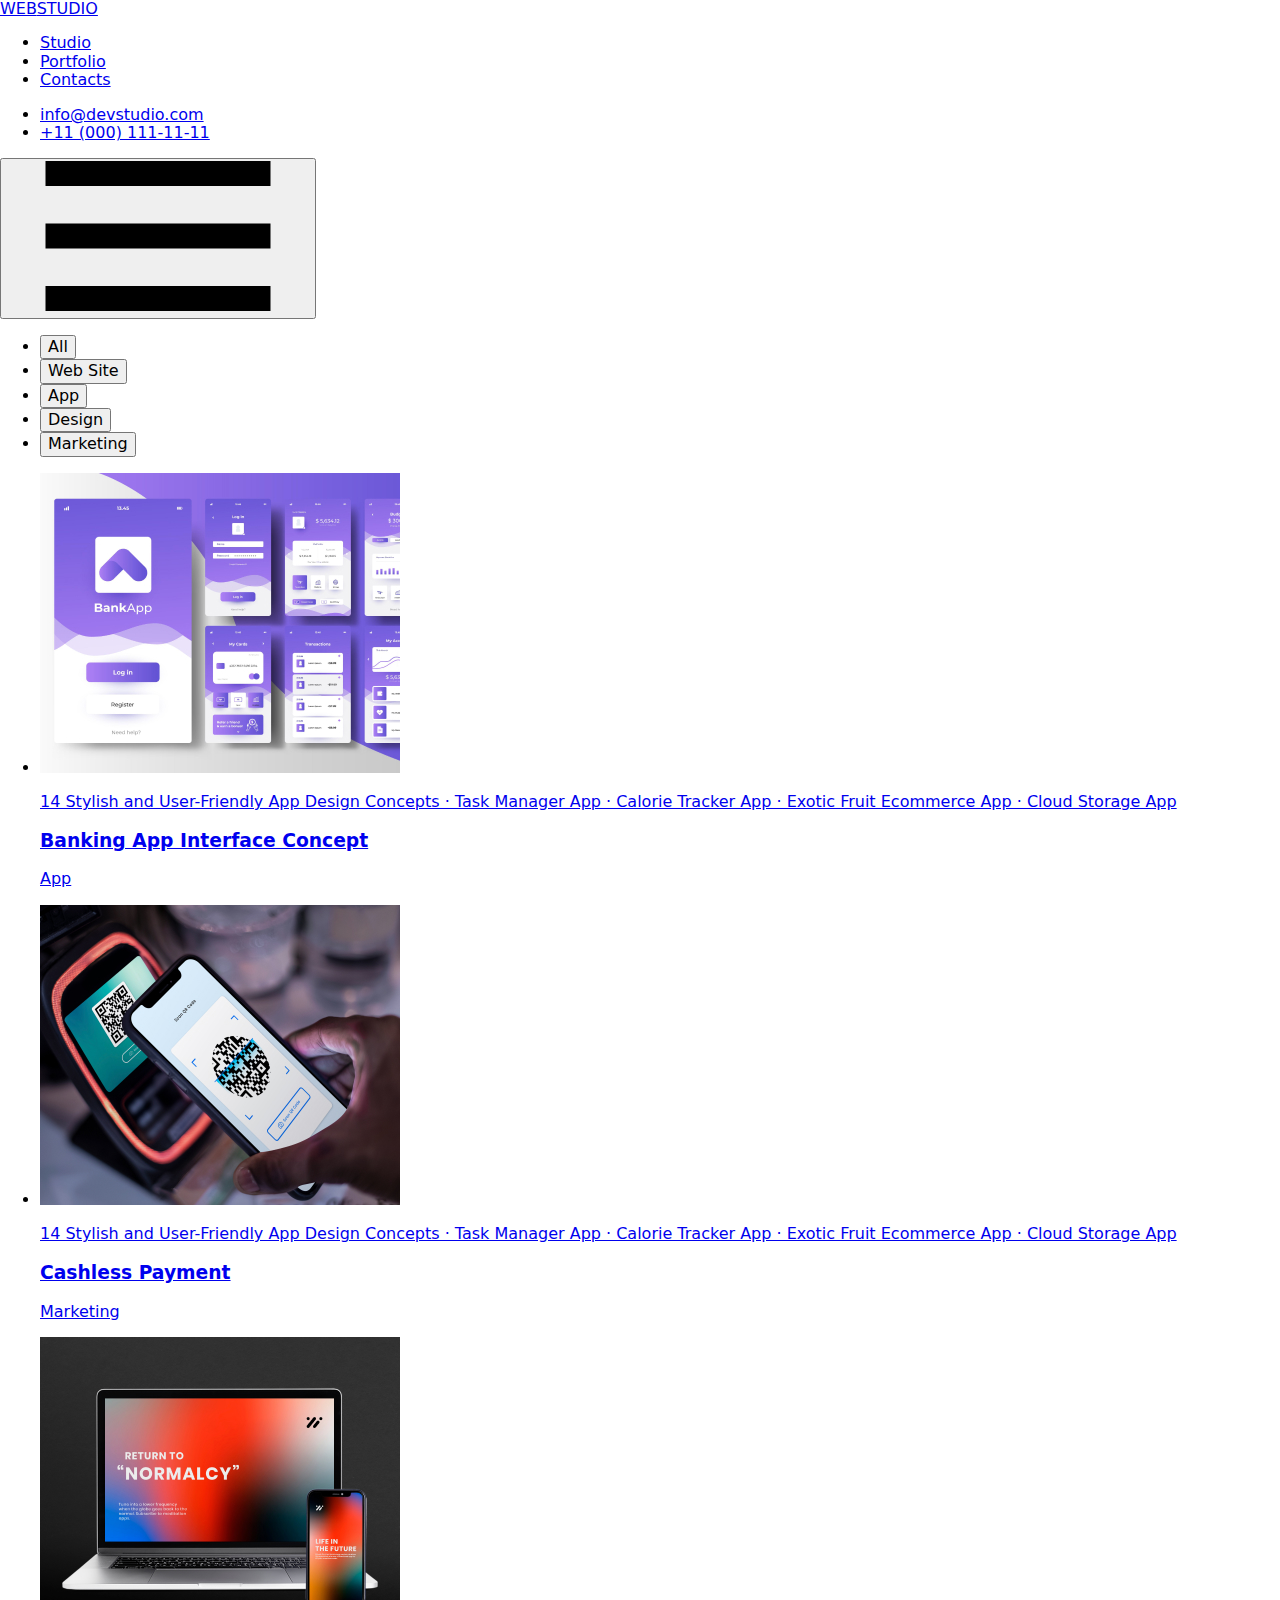
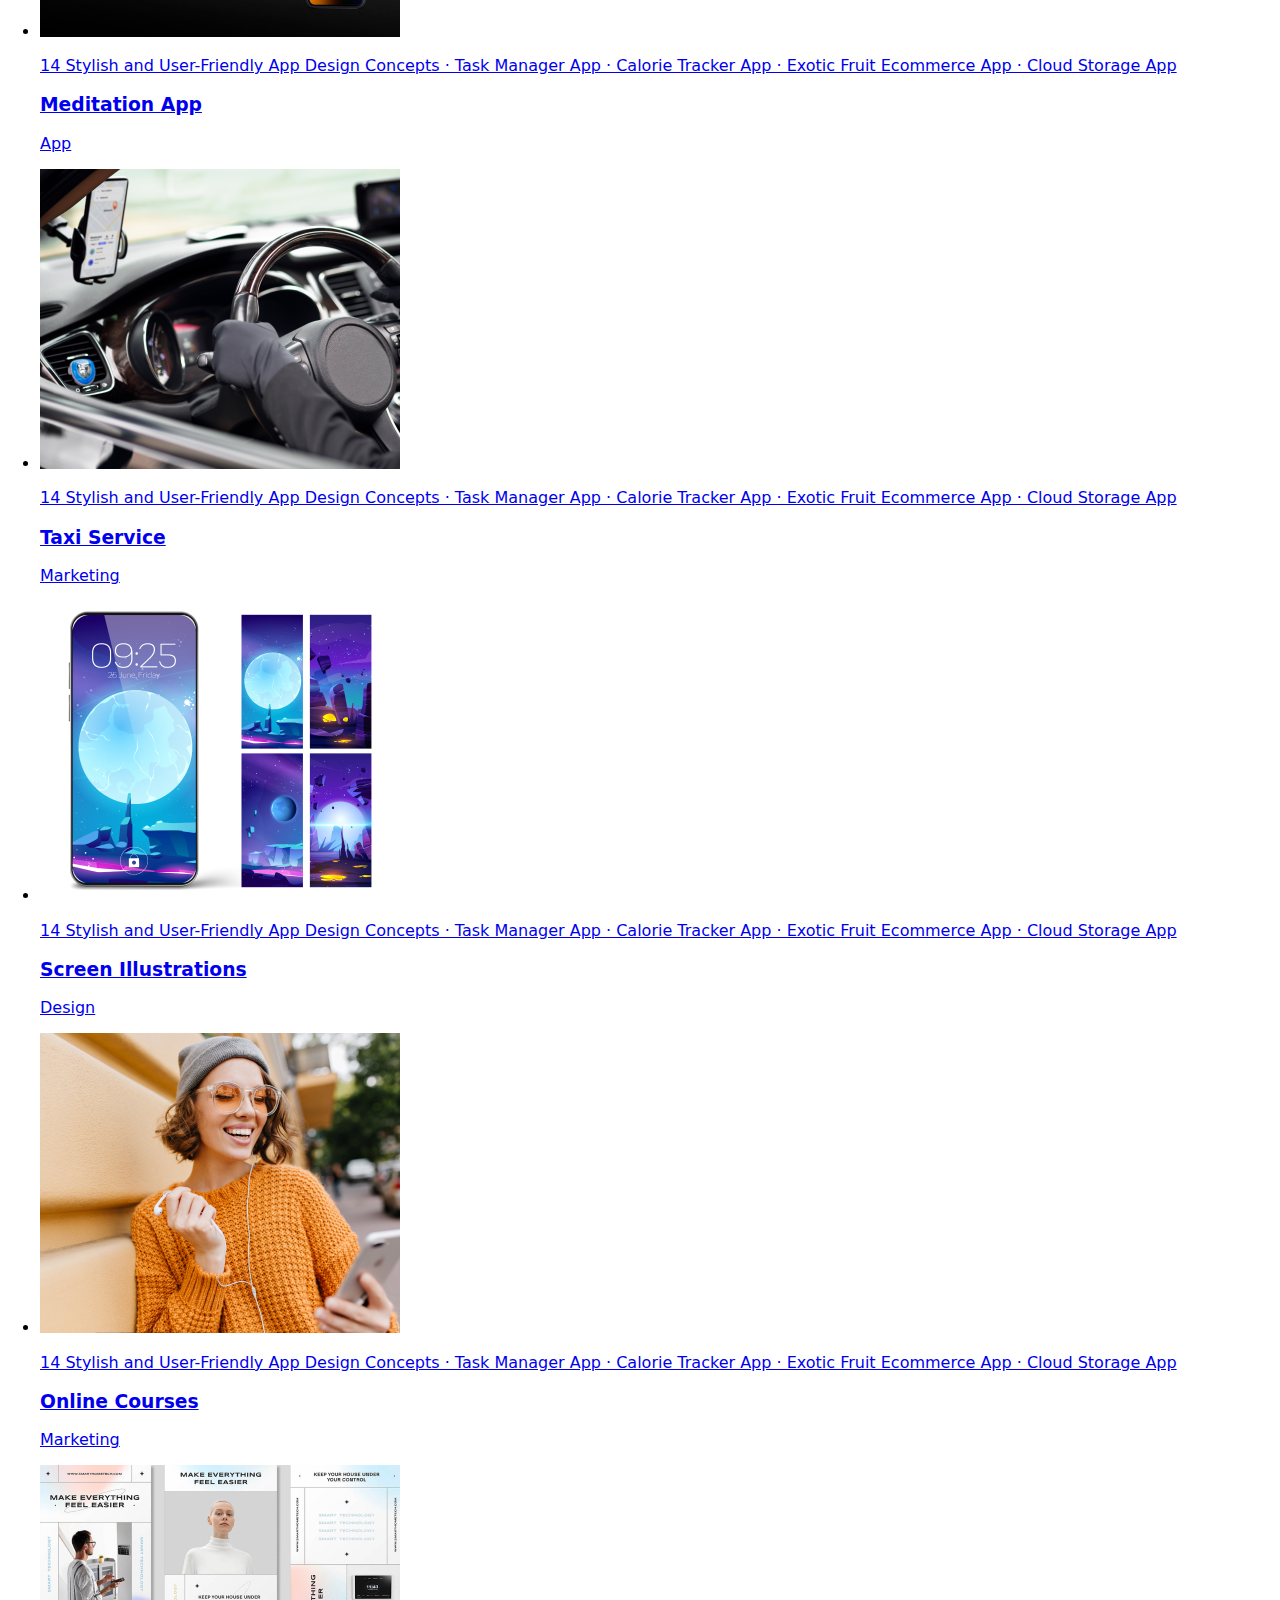
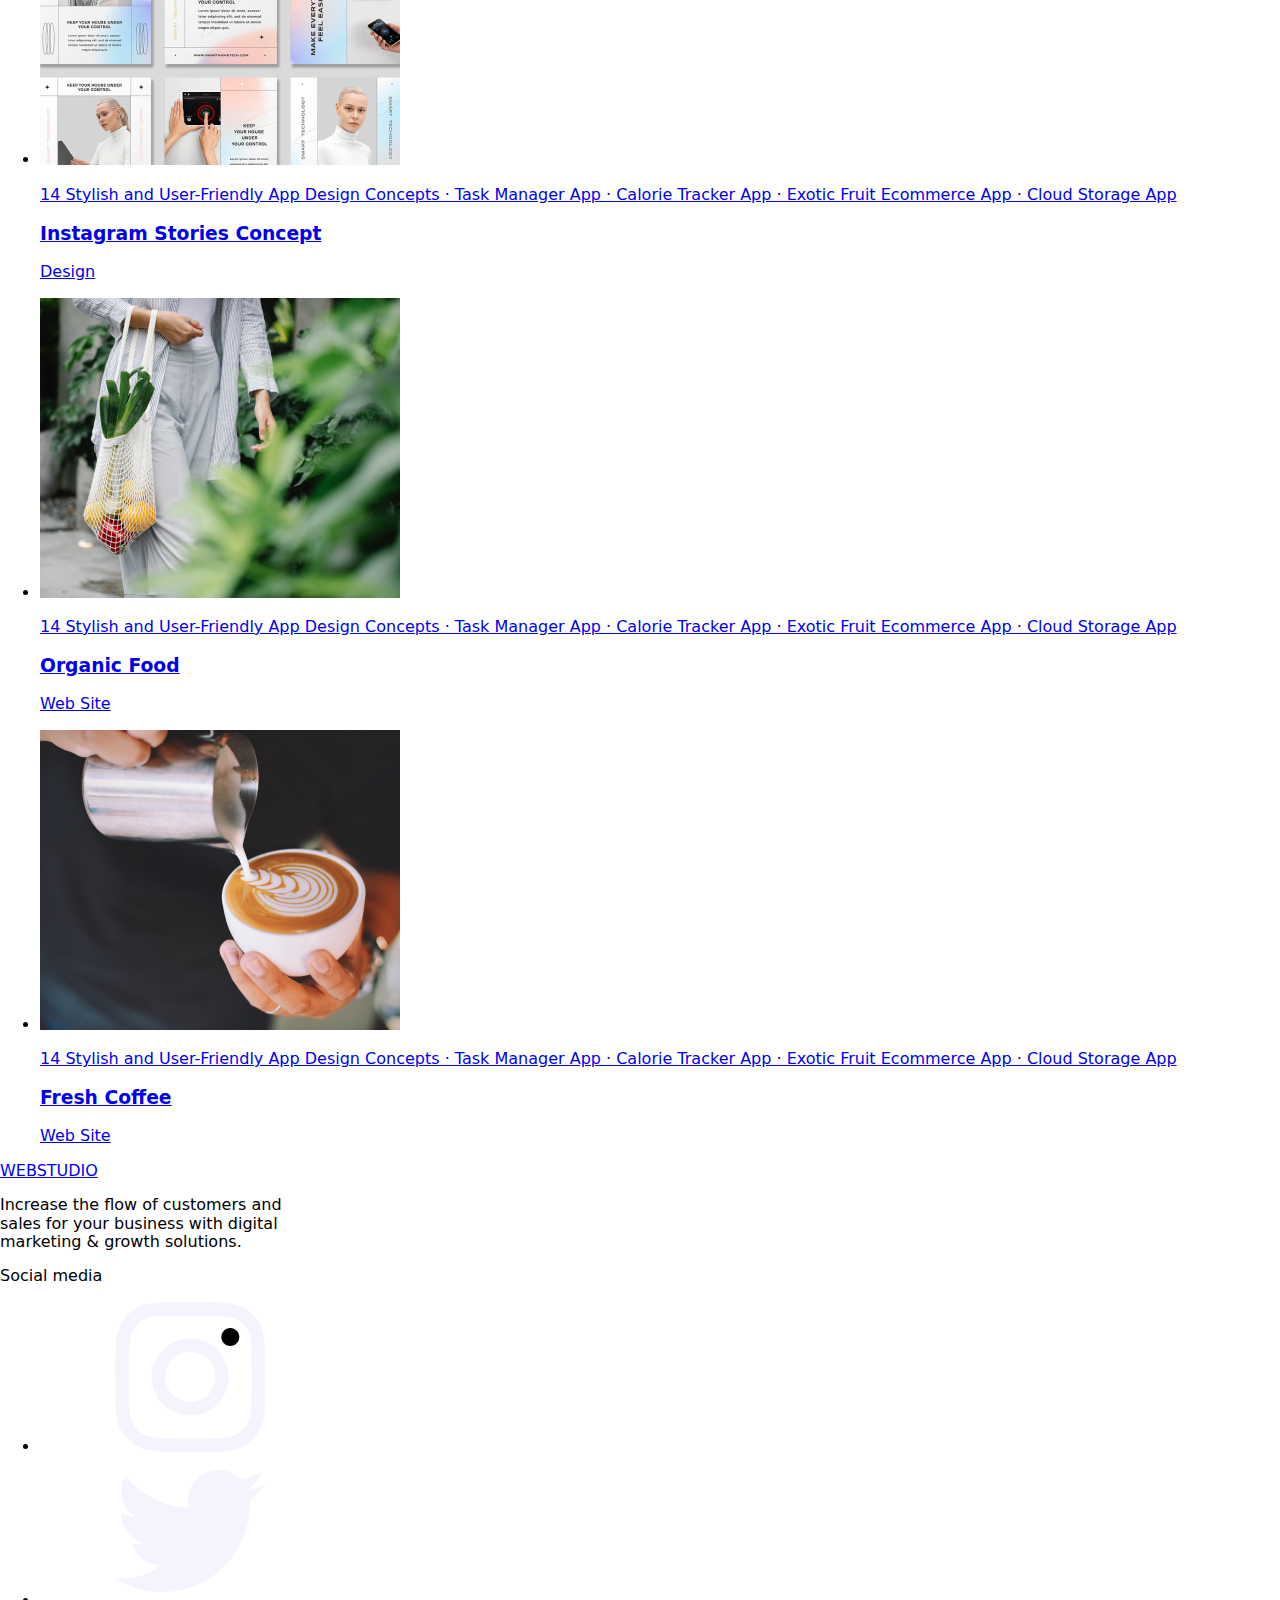
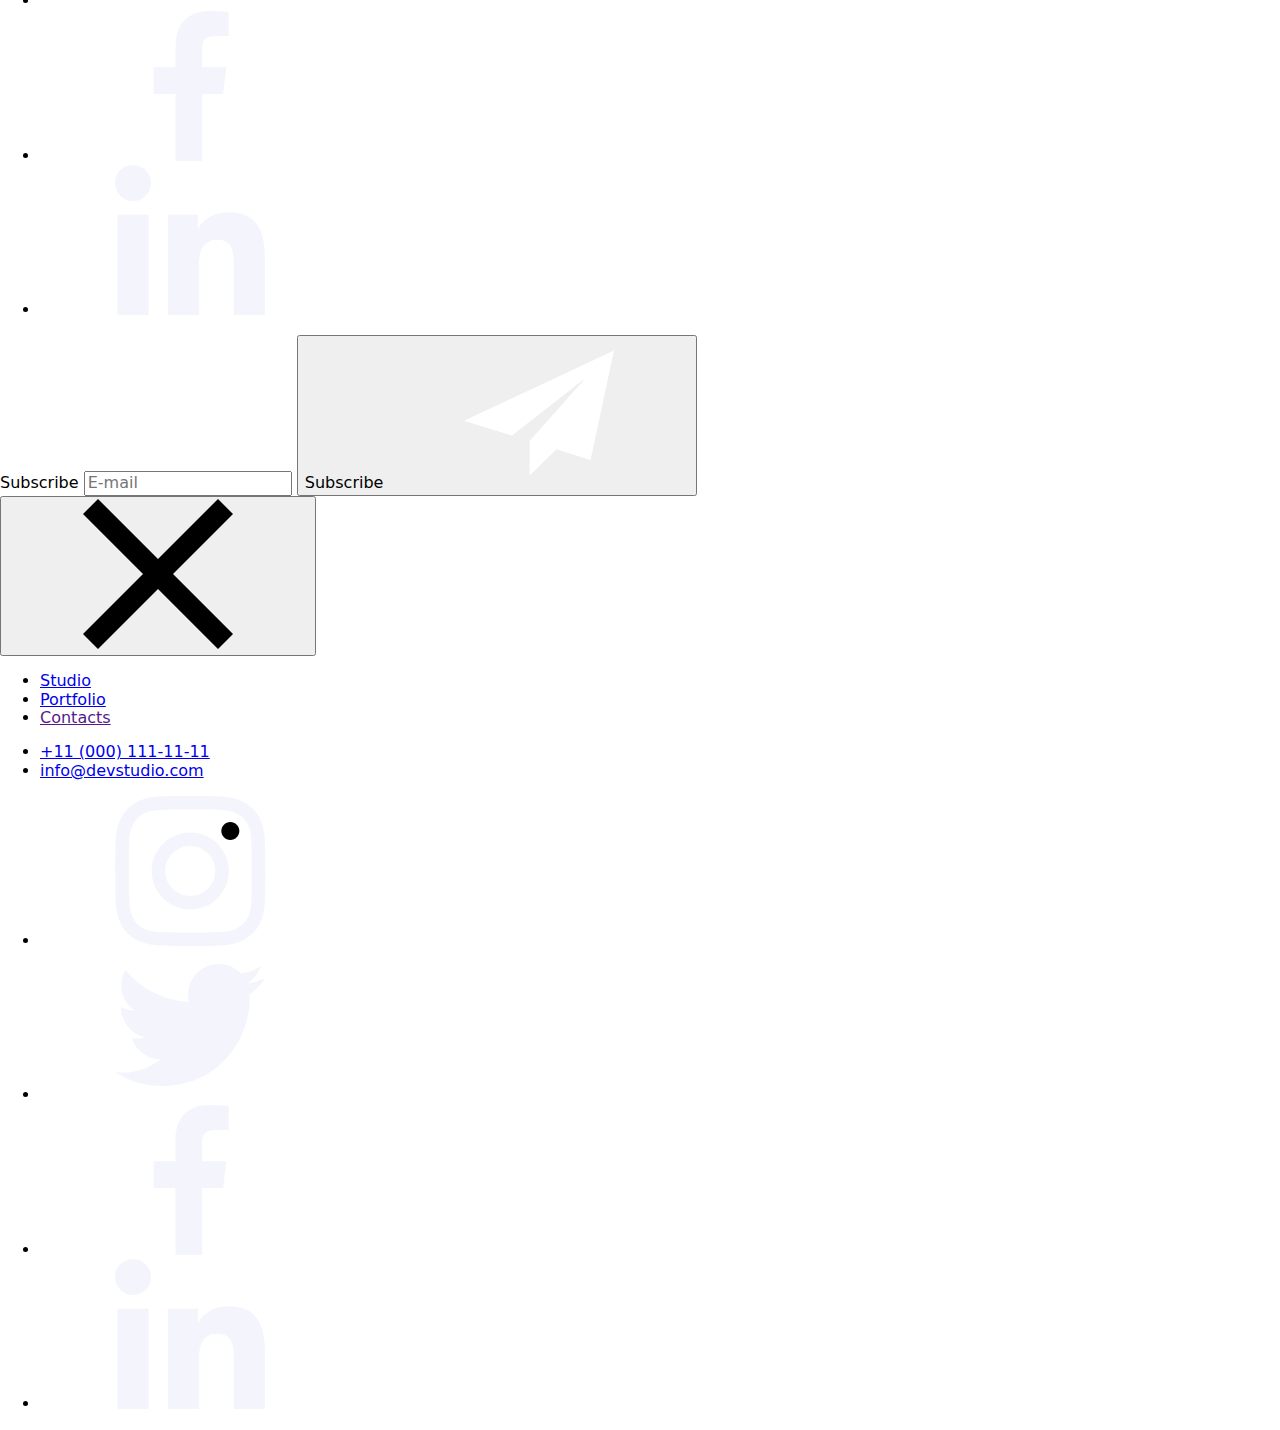
==== portfolio.html @ 2cd98a27 "portfolio.html" ====
<!DOCTYPE html>
<html>
  <head>
    <title>Homework#7</title>
    <link
      rel="stylesheet"
      href="https://cdnjs.cloudflare.com/ajax/libs/modern-normalize/1.0.0/modern-normalize.min.css" />
    <link rel="preconnect" href="https://fonts.googleapis.com" />
    <link rel="preconnect" href="https://fonts.gstatic.com" crossorigin />
    <link
      href="https://fonts.googleapis.com/css2?family=Raleway:ital,wght@0,800;1,800&family=Roboto:ital,wght@0,400;0,500;0,700;0,900;1,400;1,500;1,700;1,900&display=swap"
      rel="stylesheet" />
    <link rel="stylesheet" href="./css/style.css" />
  </head>

  <body>
    <header class="header">
      <div class="container header-container">
        <nav>
          <a href="./index.html" class="web-logo links"
            >WEB<span class="studio-logo">STUDIO</span></a
          >
          <ul class="header-list lists">
            <li>
              <a class="pages links hover-animation" href="./index.html"
                >Studio</a
              >
            </li>
            <li>
              <a class="pages links active" href="./portfolio.html"
                >Portfolio</a
              >
            </li>
            <li>
              <a class="pages links hover-animation" href="#">Contacts</a>
            </li>
          </ul>
        </nav>

        <ul class="header-list contact-info lists">
          <li>
            <a class="contact-address" href="mailto:info@devstudio.com"
              >info@devstudio.com</a
            >
          </li>
          <li>
            <a class="contact-address" href="tel:+110001111111"
              >+11 (000) 111-11-11</a
            >
          </li>
        </ul>
        <button type="button" class="btn-burger" data-menu-open>
          <svg class="btn-burger-icon">
            <use href="./images/icon.svg#icon-menu"></use>
          </svg>
        </button>
      </div>
    </header>

    <main>
      <section class="section">
        <div class="container">
          <ul class="btnlist lists">
            <li>
              <button type="button" class="btn-active btn-item">All</button>
            </li>
            <li>
              <button type="button" class="btn-item">Web Site</button>
            </li>
            <li><button type="button" class="btn-item">App</button></li>
            <li><button type="button" class="btn-item">Design</button></li>
            <li>
              <button type="button" class="btn-item">Marketing</button>
            </li>
          </ul>

          <ul class="project lists">
            <li class="project-item">
              <a class="project-link links" href="#">
                <div class="project-card">
                  <div class="project-overlay">
                    <img
                      src="./images/project-1.jpg"
                      width="360"
                      alt="Banking App Interface Concept" />
                    <p class="project-text-card">
                      14 Stylish and User-Friendly App Design Concepts · Task
                      Manager App · Calorie Tracker App · Exotic Fruit Ecommerce
                      App · Cloud Storage App
                    </p>
                  </div>

                  <div class="project-text">
                    <h3 class="project-title">Banking App Interface Concept</h3>
                    <p class="project-description">App</p>
                  </div>
                </div>
              </a>
            </li>

            <li class="project-item">
              <a href="#" class="project-link links">
                <div class="project-card">
                  <div class="project-overlay">
                    <img
                      src="./images/project-2.jpg"
                      width="360"
                      alt="Cashless Payment" />
                    <p class="project-text-card">
                      14 Stylish and User-Friendly App Design Concepts · Task
                      Manager App · Calorie Tracker App · Exotic Fruit Ecommerce
                      App · Cloud Storage App
                    </p>
                  </div>
                  <div class="project-text">
                    <h3 class="project-title">Cashless Payment</h3>
                    <p class="project-description">Marketing</p>
                  </div>
                </div>
              </a>
            </li>

            <li class="project-item">
              <a href="#" class="project-link links">
                <div class="project-card">
                  <div class="project-overlay">
                    <img
                      src="./images/project-3.jpg"
                      width="360"
                      alt="Meditation App" />
                    <p class="project-text-card">
                      14 Stylish and User-Friendly App Design Concepts · Task
                      Manager App · Calorie Tracker App · Exotic Fruit Ecommerce
                      App · Cloud Storage App
                    </p>
                  </div>
                  <div class="project-text">
                    <h3 class="project-title">Meditation App</h3>
                    <p class="project-description">App</p>
                  </div>
                </div>
              </a>
            </li>

            <li class="project-item">
              <a href="#" class="project-link links">
                <div class="project-card">
                  <div class="project-overlay">
                    <img
                      src="./images/project-4.jpg"
                      width="360"
                      alt="Taxi Service" />
                    <p class="project-text-card">
                      14 Stylish and User-Friendly App Design Concepts · Task
                      Manager App · Calorie Tracker App · Exotic Fruit Ecommerce
                      App · Cloud Storage App
                    </p>
                  </div>
                  <div class="project-text">
                    <h3 class="project-title">Taxi Service</h3>
                    <p class="project-description">Marketing</p>
                  </div>
                </div>
              </a>
            </li>

            <li class="project-item">
              <a href="#" class="project-link links">
                <div class="project-card">
                  <div class="project-overlay">
                    <img
                      src="./images/project-5.jpg"
                      width="360"
                      alt="Screen Illustrations" />
                    <p class="project-text-card">
                      14 Stylish and User-Friendly App Design Concepts · Task
                      Manager App · Calorie Tracker App · Exotic Fruit Ecommerce
                      App · Cloud Storage App
                    </p>
                  </div>
                  <div class="project-text">
                    <h3 class="project-title">Screen Illustrations</h3>
                    <p class="project-description">Design</p>
                  </div>
                </div>
              </a>
            </li>

            <li class="project-item">
              <a href="#" class="project-link links">
                <div class="project-card">
                  <div class="project-overlay">
                    <img
                      src="./images/project-6.jpg"
                      width="360"
                      alt="Online Courses" />
                    <p class="project-text-card">
                      14 Stylish and User-Friendly App Design Concepts · Task
                      Manager App · Calorie Tracker App · Exotic Fruit Ecommerce
                      App · Cloud Storage App
                    </p>
                  </div>
                  <div class="project-text">
                    <h3 class="project-title">Online Courses</h3>
                    <p class="project-description">Marketing</p>
                  </div>
                </div>
              </a>
            </li>

            <li class="project-item">
              <a href="#" class="project-link links">
                <div class="project-card">
                  <div class="project-overlay">
                    <img
                      src="./images/project-7.jpg"
                      width="360"
                      alt="Instagram Stories Concept" />
                    <p class="project-text-card">
                      14 Stylish and User-Friendly App Design Concepts · Task
                      Manager App · Calorie Tracker App · Exotic Fruit Ecommerce
                      App · Cloud Storage App
                    </p>
                  </div>
                  <div class="project-text">
                    <h3 class="project-title">Instagram Stories Concept</h3>
                    <p class="project-description">Design</p>
                  </div>
                </div>
              </a>
            </li>

            <li class="project-item">
              <a href="#" class="project-link links">
                <div class="project-card">
                  <div class="project-overlay">
                    <img
                      src="./images/project-8.jpg"
                      width="360"
                      alt="Organic Food" />
                    <p class="project-text-card">
                      14 Stylish and User-Friendly App Design Concepts · Task
                      Manager App · Calorie Tracker App · Exotic Fruit Ecommerce
                      App · Cloud Storage App
                    </p>
                  </div>
                  <div class="project-text">
                    <h3 class="project-title">Organic Food</h3>
                    <p class="project-description">Web Site</p>
                  </div>
                </div>
              </a>
            </li>

            <li class="project-item">
              <a href="#" class="project-link links">
                <div class="project-card">
                  <div class="project-overlay">
                    <img
                      src="./images/project-9.jpg"
                      width="360"
                      alt="Fresh Coffee" />
                    <p class="project-text-card">
                      14 Stylish and User-Friendly App Design Concepts · Task
                      Manager App · Calorie Tracker App · Exotic Fruit Ecommerce
                      App · Cloud Storage App
                    </p>
                  </div>
                  <div class="project-text">
                    <h3 class="project-title">Fresh Coffee</h3>
                    <p class="project-description">Web Site</p>
                  </div>
                </div>
              </a>
            </li>
          </ul>
        </div>
      </section>
    </main>
    <footer class="footer-bg">
      <div class="container container-footer">
        <div class="footer-bg-container">
          <a href="./index.html" class="web-logo links"
            >WEB<span class="logo-studio">STUDIO</span></a
          >
          <p class="footer-msg">
            Increase the flow of customers and <br />sales for your business
            with digital<br />
            marketing & growth solutions.
          </p>
        </div>

        <div class="footer-bg-container social-footer-box">
          <p class="social-footertxt">Social media</p>
          <ul class="footer-social lists">
            <li>
              <a href="#" class="social-footer">
                <svg class="social-mngt-box">
                  <use href="./images/icon.svg#instagram"></use>
                </svg>
              </a>
            </li>

            <li>
              <a href="#" class="social-footer">
                <svg class="social-mngt-box">
                  <use href="./images/icon.svg#twitter"></use>
                </svg>
              </a>
            </li>

            <li>
              <a href="#" class="social-footer">
                <svg class="social-mngt-box">
                  <use href="./images/icon.svg#facebook"></use>
                </svg>
              </a>
            </li>

            <li>
              <a href="#" class="social-footer">
                <svg class="social-mngt-box">
                  <use href="./images/icon.svg#linkedin"></use>
                </svg>
              </a>
            </li>
          </ul>
        </div>

        <div class="footer-container-form form-footer">
          <form name="subscribe_form" autocomplete="on" method="">
            <label class="footer-form-label">
              Subscribe
              <input
                type="email"
                name="email"
                placeholder="E-mail"
                class="footer-form-input"
                required />
            </label>

            <button type="submit" class="footer-button">
              Subscribe
              <svg class="footer-form-svgsubscribe">
                <use href="./images/icon.svg#submit"></use>
              </svg>
            </button>
          </form>
        </div>
      </div>
    </footer>
    <!--this is a mobile-menu -->

    <div class="mobile-menu" data-menu>
      <div class="mobile-container">
        <div>
          <button class="modal-close-circle" data-menu-close>
            <svg class="modal-close_icon">
              <use href="./images/icon.svg#modal-close"></use>
            </svg>
          </button>
        </div>
        <div class="mobile-content">
          <ul class="mobile-list lists">
            <li>
              <a href="./index.html" class="mobile-list-item links">Studio</a>
            </li>
            <li>
              <a
                href="./portfolio.html"
                class="mobile-list-item mobile-link-active links"
                >Portfolio</a
              >
            </li>
            <li>
              <a href="" class="mobile-list-item links">Contacts</a>
            </li>
          </ul>

          <div class="mobile-footer">
            <ul class="mobile-contact-footer lists">
              <li>
                <a href="tel:+110001111111" class="mobile-contact links"
                  >+11 (000) 111-11-11</a
                >
              </li>
              <li>
                <a href="mailto:info@devstudio.com" class="mobile-email links"
                  >info@devstudio.com</a
                >
              </li>
            </ul>
            <ul class="mobile-social-footer lists">
              <li>
                <a href="#" class="social-footer">
                  <svg class="social-mngt-box">
                    <use href="./images/icon.svg#instagram"></use>
                  </svg>
                </a>
              </li>

              <li>
                <a href="#" class="social-footer">
                  <svg class="social-mngt-box">
                    <use href="./images/icon.svg#twitter"></use>
                  </svg>
                </a>
              </li>

              <li>
                <a href="#" class="social-footer">
                  <svg class="social-mngt-box">
                    <use href="./images/icon.svg#facebook"></use>
                  </svg>
                </a>
              </li>

              <li>
                <a href="#" class="social-footer">
                  <svg class="social-mngt-box">
                    <use href="./images/icon.svg#linkedin"></use>
                  </svg>
                </a>
              </li>
            </ul>
          </div>
        </div>
      </div>
    </div>
    <script src="./js/mobile-menu.js"></script>
  </body>
</html>
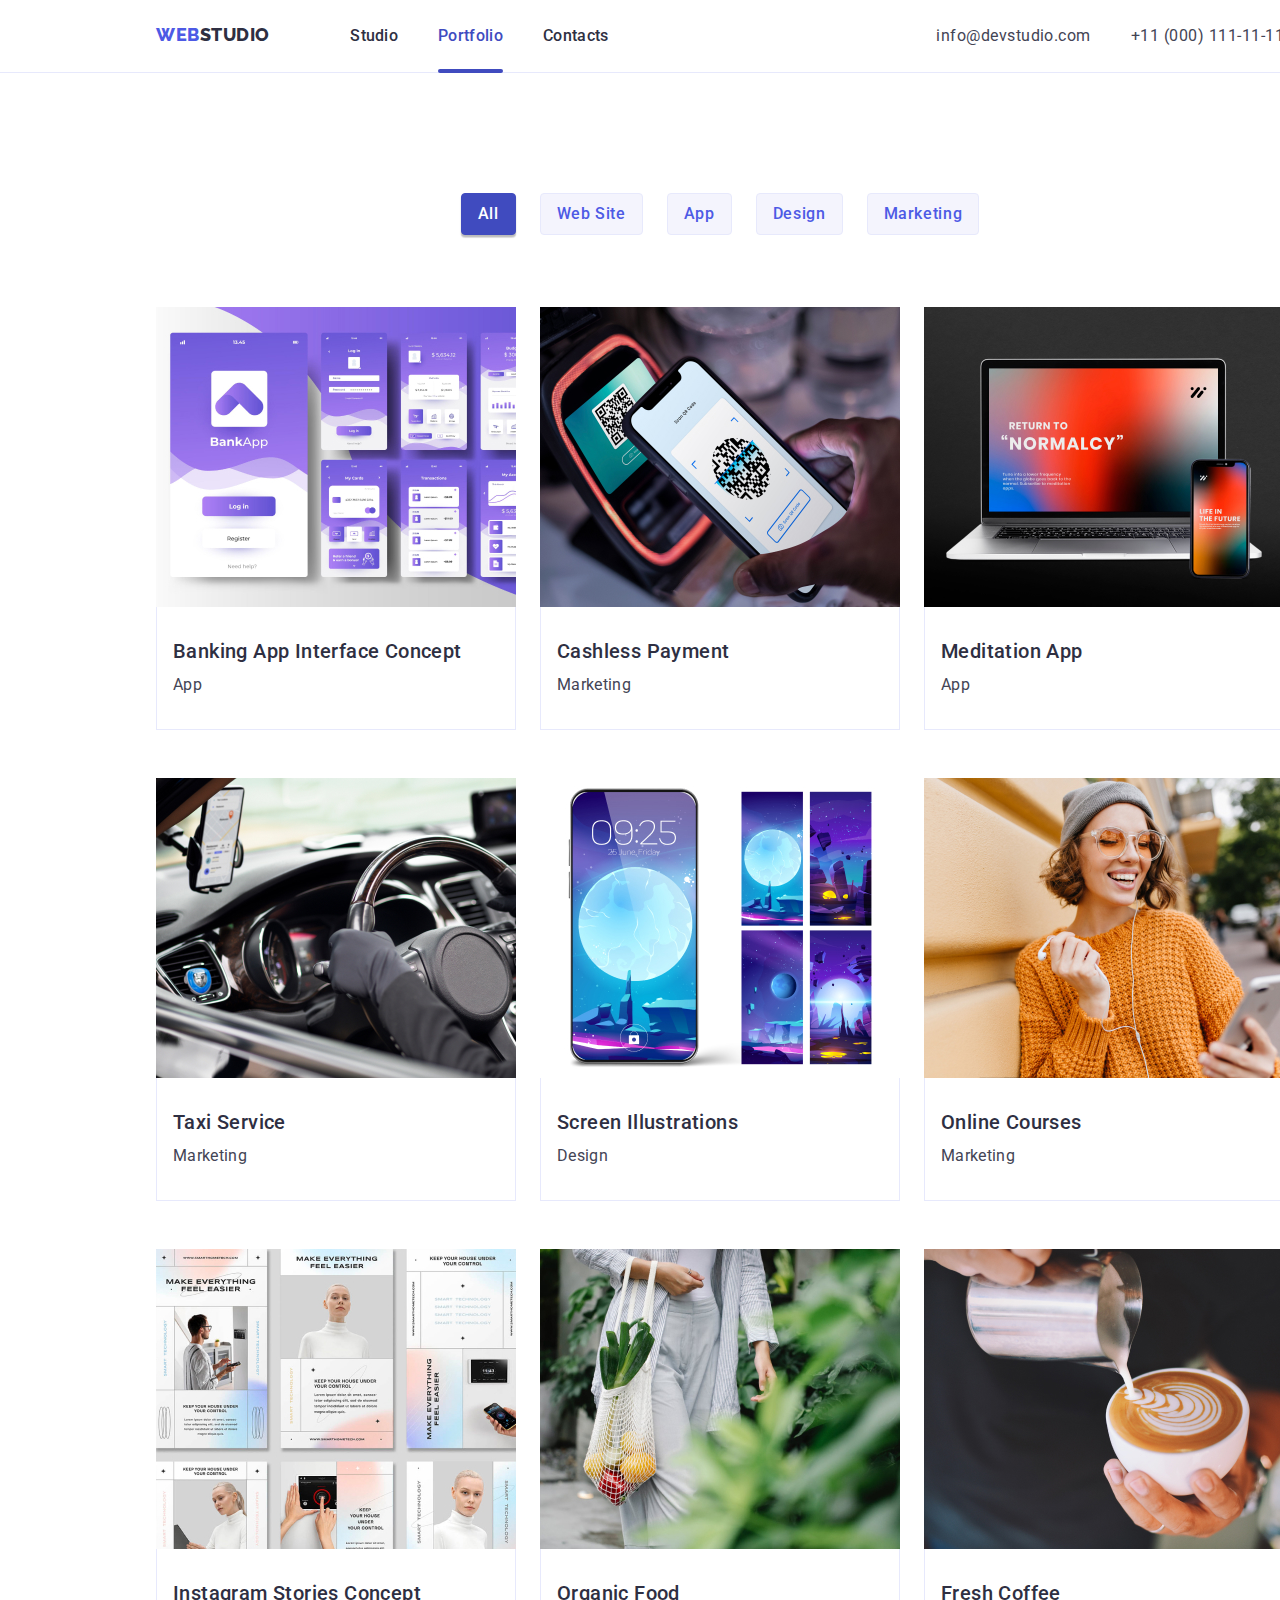
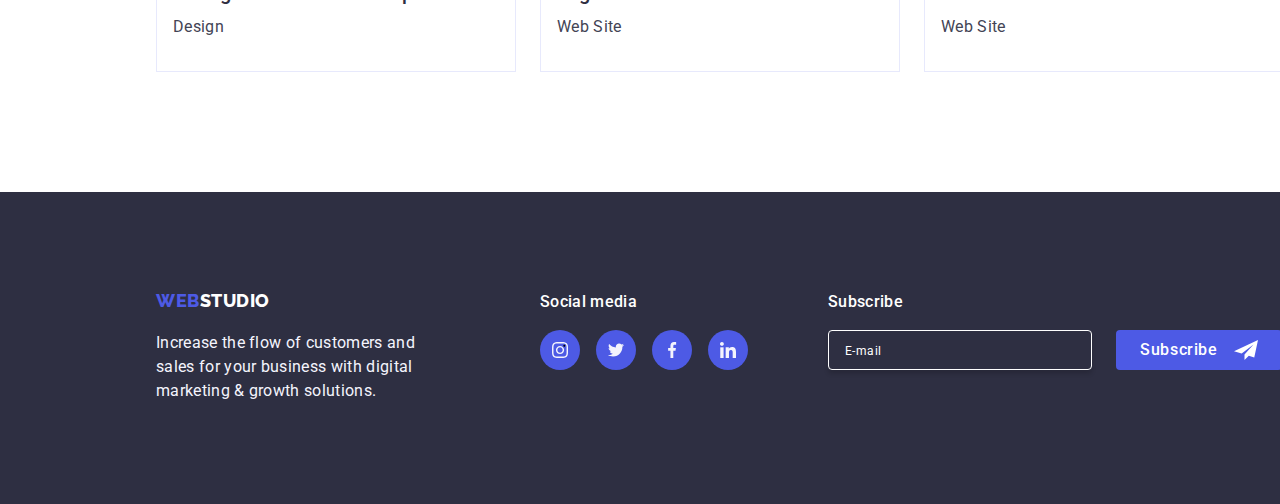
==== commit 8bce3915: "Update portfolio.html" ====
--- a/portfolio.html
+++ b/portfolio.html
@@ -427,6 +427,6 @@
         </div>
       </div>
     </div>
-    <script src="./js/mobile-menu.js"></script>
+    <script src="./js/mobile.js"></script>
   </body>
 </html>
--- a/css/style.css
+++ b/css/style.css
@@ -0,0 +1,1676 @@
+@import url("https://fonts.googleapis.com/css2?family=Raleway:wght@800&family=Roboto:wght@400;500;700;900&display=swap");
+
+:root {
+  --iriscolor: #4d5ae5;
+  --navyblue: #2e2f42;
+  --navcolor: black;
+  --oceancolor: #404bbf;
+  --whitecolor: white;
+  --slatecolor: #434455;
+  --cloudcolor: #f4f4fd;
+  --cornflower: #e7e9fc;
+  --greencolor: #31d0aa;
+  --lightslate: #8e8f99;
+  --dairycolor: #fcfcfc;
+  --graycolor: rgba(46, 47, 66, 0.7);
+  --navybluemodal: rgba(46, 47, 66, 0.4);
+  --iriscolor2: #4d5ae5e4;
+  --modalbackground: #0000003c;
+}
+
+body {
+  font-family: "Roboto", sans-serif;
+  background-color: var(--whitecolor);
+  color: var(--navyblue);
+  font-size: 16px;
+  line-height: 24px;
+  letter-spacing: 0.32px;
+  overflow-x: hidden;
+}
+
+h1,
+h2,
+h3,
+h4,
+h5,
+h6,
+p {
+  margin: 0;
+}
+
+html {
+  box-sizing: border-box;
+}
+
+*,
+*::after,
+*::before {
+  box-sizing: inherit;
+}
+
+img {
+  display: block;
+  max-width: 100%;
+  height: auto;
+}
+
+.links {
+  text-decoration: none;
+  color: inherit;
+}
+
+.lists {
+  list-style: none;
+  padding: 0;
+  margin: 0;
+}
+.hover-animation {
+  display: inline-block;
+  position: relative;
+}
+
+.hover-animation::after {
+  display: block;
+  content: "";
+  width: 100%;
+  height: 4px;
+  bottom: -1px;
+  border-radius: 10px;
+  position: absolute;
+  transform: scaleX(0);
+  background-color: var(--oceancolor);
+  transition: transform 0.25s ease-out;
+}
+.hover-animation:hover::after {
+  transform: scaleX(1);
+  transform-origin: bottom left;
+}
+.active {
+  color: var(--oceancolor);
+  position: relative;
+}
+.active::after {
+  display: block;
+  content: "";
+  width: 100%;
+  height: 4px;
+  bottom: -1px;
+  background-color: var(--oceancolor);
+  border-radius: 10px;
+  position: absolute;
+}
+.pages {
+  font-size: 16px;
+  font-weight: 500;
+  line-height: 24px;
+  letter-spacing: 0.32px;
+  display: block;
+  padding: 24px 0;
+  transition-property: color;
+  transition-duration: 250ms;
+  transition-timing-function: cubic-bezier(0.4, 0, 0.2, 1);
+}
+.links:hover,
+.links:focus {
+  color: var(--iriscolor);
+}
+.links:active {
+  color: var(--oceancolor);
+}
+
+.contact-address {
+  text-decoration: none;
+  font-weight: 400;
+  color: var(--slatecolor);
+  display: block;
+  padding: 24px 0;
+  transition-property: color;
+  transition-duration: 250ms;
+  transition-timing-function: cubic-bezier(0.4, 0, 0.2, 1);
+}
+.contact-address:focus,
+.contact-address:hover {
+  color: var(--iriscolor);
+}
+.contact-address .links:active {
+  color: var(--oceancolor);
+}
+
+.web-logo,
+.studio-logo {
+  color: var(--iriscolor);
+  font-size: 18px;
+  font-family: Raleway;
+  font-weight: 800;
+  line-height: 21px;
+  letter-spacing: 0.54px;
+  text-transform: uppercase;
+}
+
+.studio-logo {
+  color: var(--navyblue);
+}
+.logo-studio {
+  color: var(--whitecolor);
+}
+
+.container {
+  width: 480px;
+  padding: 0 16px;
+  margin: 0 auto;
+}
+/*mobile-view*/
+@media screen and (max-width: 380px) {
+  .container {
+    width: 100vw;
+  }
+}
+@media screen and (max-width: 480px) {
+  .container {
+    width: 100%;
+  }
+
+  body {
+    overflow-x: hidden;
+  }
+}
+/*tablet-view*/
+@media screen and (min-width: 768px) {
+  .container {
+    width: 768px;
+  }
+  body {
+    overflow-x: hidden;
+  }
+}
+/*desktop-view */
+@media screen and (min-width: 1158px) {
+  .container {
+    width: 1440px;
+    padding: 0 156px;
+    margin: 0 auto;
+  }
+}
+.contact-info {
+  display: flex;
+  gap: 40px;
+}
+
+.header {
+  border-bottom: 1px solid var(--cornflower);
+}
+
+.header-container {
+  display: flex;
+  align-items: center;
+  justify-content: baseline;
+  height: 70px;
+}
+
+.header-list {
+  display: none;
+}
+
+.btn-burger {
+  margin-left: auto;
+  padding: 0;
+  width: 32px;
+  height: 22px;
+  margin-top: 24px;
+  margin-bottom: 24px;
+  background-color: transparent;
+  border: none;
+  cursor: pointer;
+  fill: var(--navyblue);
+  transition-property: fill;
+  transition-duration: 250ms;
+  transition-timing-function: cubic-bezier(0.4, 0, 0.2, 1);
+}
+
+.btn-burger:hover,
+.btn-burger:focus {
+  fill: var(--lightslate);
+}
+
+.btn-burger-icon {
+  width: 24px;
+  height: 24px;
+  fill: currentColor;
+}
+
+.mobile-menu {
+  position: fixed;
+  display: flex;
+  flex-direction: column;
+  left: 0px;
+  top: 0px;
+  width: 100vw;
+  height: 100vh;
+  padding: 80px 0 40px 40px;
+  transform: translateY(100%);
+  background: var(--whitecolor);
+  transition: transform 250ms ease-in-out;
+}
+
+.mobile-container {
+  display: flex;
+  flex-direction: column;
+  justify-content: flex-start;
+  height: 100vh;
+  transition-property: All;
+  transition-duration: 250ms;
+  transition-timing-function: cubic-bezier(0.4, 0, 0.2, 1);
+}
+
+.mobile-menu .is-open {
+  transform: translateY(0);
+  visibility: visible;
+  transition: transform 0.25s ease-out;
+  transition-timing-function: cubic-bezier(0.4, 0, 0.2, 1);
+}
+.mobile-content {
+  display: flex;
+  flex-direction: column;
+  justify-content: space-between;
+  height: 100%;
+}
+@media screen and (max-width: 380px) {
+  .mobile-menu {
+    visibility: hidden;
+  }
+}
+@media screen and (min-width: 768px) {
+  .mobile-menu {
+    display: none;
+  }
+}
+.modal-close_icon {
+  width: 8px;
+  height: 8px;
+  fill: currentColor;
+  transition-property: fill;
+  transition-duration: 250ms;
+  transition-timing-function: cubic-bezier(0.4, 0, 0.2, 1);
+}
+
+.mobile-list {
+  width: 100%;
+  display: inline-flex;
+  flex-direction: column;
+  align-items: flex-start;
+  gap: 40px;
+}
+
+.mobile-link-active {
+  color: var(--oceancolor);
+}
+
+.mobile-list-item {
+  font-size: 36px;
+  font-style: normal;
+  font-weight: 700;
+  line-height: 40px;
+  letter-spacing: 0.72px;
+  text-transform: capitalize;
+  cursor: pointer;
+}
+
+.mobile-footer {
+  display: inline-flex;
+  flex-direction: column;
+  align-items: flex-start;
+  justify-content: last baseline;
+}
+
+.mobile-contact-footer {
+  width: 100%;
+  display: inline-flex;
+  flex-direction: column;
+  align-items: flex-start;
+  row-gap: 40px;
+}
+
+.mobile-contact {
+  color: var(--iriscolor);
+  font-size: 36px;
+  font-style: normal;
+  font-weight: 700;
+  line-height: 40px;
+  letter-spacing: 0.72px;
+  text-transform: capitalize;
+}
+
+.mobile-email {
+  color: var(--slatecolor);
+  font-size: 20px;
+  font-style: normal;
+  font-weight: 500;
+  line-height: 24px;
+  letter-spacing: 0.4px;
+}
+
+.mobile-social-footer {
+  width: 100%;
+  display: inline-flex;
+  align-items: flex-start;
+  gap: 56px;
+  margin-top: 48px;
+}
+
+/* For Mobile view */
+@media screen and (max-width: 428px) {
+  .mobile-social-footer {
+    gap: 24px;
+  }
+  .mobile-contact {
+    font-size: 16px;
+  }
+}
+
+@media screen and (max-width: 767px) {
+  .mobile-contact {
+    font-size: 26px;
+  }
+  .mobile-social-footer {
+    gap: 24px;
+  }
+}
+/*tablet-view*/
+@media screen and (min-width: 768px) {
+  .mobile-menu {
+    display: none;
+  }
+  .header-container {
+    width: 768px;
+    height: 72px;
+  }
+
+  .header-list {
+    display: inline-flex;
+    align-items: flex-start;
+    gap: 40px;
+    margin-left: 115px;
+  }
+
+  .contact-info {
+    display: block;
+    flex-wrap: wrap;
+    margin-left: 121px;
+    gap: 12px;
+  }
+  .contact-address {
+    display: block;
+    margin: 16px 0;
+    padding: 0;
+    font-size: 12px;
+    line-height: 14px;
+    letter-spacing: 0.48px;
+  }
+
+  .btn-burger {
+    display: none;
+  }
+}
+
+/*desktop-view*/
+@media screen and (min-width: 1158px) {
+  .header-container {
+    width: 1440px;
+    display: flex;
+    height: 72px;
+    justify-content: space-between;
+  }
+
+  .header-list {
+    display: inline-flex;
+    align-items: flex-start;
+    gap: 40px;
+    margin-left: 76px;
+  }
+  .btn-burger {
+    display: none;
+  }
+  .contact-address {
+    display: block;
+    margin: 16px 0;
+    padding: 0;
+    font-size: 16px;
+    font-weight: 400;
+  }
+}
+
+.hero {
+  background-color: var(--navyblue);
+  background: linear-gradient(
+      to right,
+      var(--grey, rgba(46, 47, 66, 0.7), rgba(46, 47, 66, 0.7))
+    ),
+    url(../images/people-office\ -bg.jpg);
+  background-size: cover;
+  padding: 112px 0;
+  width: 100%;
+  flex-shrink: 0;
+}
+@media screen and (min-device-pixel-ratio: 2),
+  screen and (min-resolution: 192dpi),
+  screen and (min-resolution: 2dppx) {
+  .hero {
+    background: linear-gradient(
+        to right,
+        var(--grey, rgba(46, 47, 66, 0.7), rgba(46, 47, 66, 0.7))
+      ),
+      url(../images/people-office\ -bg.jpg);
+    background-size: cover;
+  }
+}
+@media screen and (min-width: 768px) and (min-device-pixel-ratio: 2),
+  screen and (min-resolution: 192dpi),
+  screen and (min-resolution: 2dppx) {
+  .hero {
+    background: linear-gradient(
+        to right,
+        var(--grey, rgba(46, 47, 66, 0.7), rgba(46, 47, 66, 0.7))
+      ),
+      url(../images/people-office\ -bg.jpg);
+    background-size: cover;
+  }
+}
+@media screen and (min-width: 1158px) and (min-device-pixel-ratio: 2),
+  screen and (min-resolution: 192dpi),
+  screen and (min-resolution: 2dppx) {
+  .hero {
+    background: linear-gradient(
+        to right,
+        var(--grey, rgba(46, 47, 66, 0.7), rgba(46, 47, 66, 0.7))
+      ),
+      url(../images/people-office\ -bg.jpg);
+    background-size: cover;
+  }
+}
+
+.hero-container {
+  text-align: center;
+}
+
+.head-label {
+  font-size: 40px;
+  font-weight: 700;
+  line-height: 56px;
+  letter-spacing: 0.72px;
+  margin-bottom: 50px;
+  color: var(--whitecolor);
+  text-transform: capitalize;
+}
+
+.btn-primary {
+  display: inline-flex;
+  padding: 16px 32px;
+  align-items: flex-start;
+  border: none;
+  font-weight: 500;
+  border-radius: 4px;
+  letter-spacing: 0.64px;
+  background-color: var(--iriscolor);
+  /* margin-bottom: 112px; */
+  color: var(--whitecolor);
+  box-shadow: 0px 4px 4px 0px rgba(112, 52, 52, 0.15);
+  cursor: pointer;
+  transition-property: background-color, color, box-shadow;
+  transition-duration: 250ms;
+  transition-timing-function: cubic-bezier(0.4, 0, 0.2, 1);
+}
+
+.button:hover {
+  background-color: var(--oceancolor);
+}
+/*tablet-view*/
+@media screen and (max-width: 380px) {
+  .head-label {
+    font-size: 26px;
+    line-height: 36px;
+  }
+}
+
+/*tablet-view*/
+@media screen and (min-width: 768px) {
+  .hero {
+    padding: 112px 0;
+    background: linear-gradient(
+        to right,
+        var(--grey, rgba(46, 47, 66, 0.7), rgba(46, 47, 66, 0.7))
+      ),
+      url(../images/people-office\ -bg.jpg);
+    background-size: cover;
+    height: 436px;
+    flex-shrink: 0;
+  }
+
+  .head-label {
+    font-size: 56px;
+    line-height: 60px;
+    letter-spacing: 1.12px;
+    margin-bottom: 72px;
+    color: var(--whitecolor);
+    text-transform: capitalize;
+    margin-bottom: 36px;
+  }
+}
+
+/*desktop-view*/
+@media screen and (min-width: 1158px) {
+  .hero {
+    background: linear-gradient(
+        to right,
+        var(--grey, rgba(46, 47, 66, 0.7), rgba(46, 47, 66, 0.7))
+      ),
+      url(../images/people-office\ -bg.jpg);
+    background-size: cover;
+    padding: 188px 0;
+    min-width: 1440px;
+    height: 600px;
+    flex-shrink: 0;
+  }
+
+  .head-label {
+    font-size: 56px;
+    line-height: 60px;
+    letter-spacing: 1.12px;
+    margin-bottom: 50px;
+  }
+
+  .btn-primary {
+    margin-bottom: 188px;
+  }
+}
+/*section*/
+
+.section {
+  padding: 96px 0;
+}
+.section-no-top-padding {
+  padding-top: 0;
+}
+
+.section-title {
+  font-size: 36px;
+  font-weight: 700;
+  line-height: 40px;
+  letter-spacing: 0.72px;
+  text-transform: capitalize;
+  text-align: center;
+  margin-bottom: 70px;
+}
+
+/*desktop-view*/
+@media screen and (min-width: 1158px) {
+  .section {
+    padding: 120px 0;
+  }
+}
+
+.content {
+  display: inline-flex;
+  flex-direction: column;
+  align-items: flex-start;
+  gap: 72px;
+}
+
+.content-svg-box {
+  display: none;
+}
+.content-svg-box_icon {
+  width: 64px;
+  height: 64px;
+  flex-shrink: 0;
+}
+.content-title {
+  text-align: center;
+  font-size: 36px;
+  font-weight: 700;
+  line-height: 40px;
+  letter-spacing: 0.72px;
+  text-transform: capitalize;
+}
+.content-description {
+  align-self: stretch;
+}
+
+/*tablet-view*/
+@media screen and (min-width: 768px) and (max-width: 1557px) {
+  .content {
+    display: flex;
+    height: 312px;
+    flex-direction: column;
+    justify-content: space-between;
+    align-items: center;
+    flex-wrap: wrap;
+    gap: 24px;
+  }
+
+  .content-svg-box {
+    display: none;
+  }
+
+  .content-title {
+    text-align: left;
+    width: 264px;
+    font-size: 36px;
+    font-weight: 700;
+    line-height: 40px;
+    letter-spacing: 0.72px;
+    text-transform: capitalize;
+  }
+  .content-description {
+    align-self: stretch;
+  }
+  .content li {
+    display: flex;
+    width: 356px;
+    flex-direction: column;
+    align-items: flex-start;
+    gap: 8px;
+  }
+}
+
+/*desktop-view*/
+@media screen and (min-width: 1158px) {
+  .content {
+    gap: 22px;
+    display: flex;
+    align-items: center;
+    height: 240px;
+  }
+  .content li {
+    width: 264px;
+  }
+  .content-svg-box {
+    width: 264px;
+    height: 112px;
+    display: flex;
+    align-items: center;
+    justify-content: center;
+    margin-bottom: 8px;
+    border-radius: 4px;
+    background: var(--cloud);
+  }
+
+  .content-svg-box_icon {
+    width: 64px;
+    height: 64px;
+    flex-shrink: 0;
+  }
+  .content-svg {
+    width: 64px;
+    height: 64px;
+    flex-shrink: 0;
+  }
+  .content-title {
+    font-size: 20px;
+    font-weight: 500;
+    line-height: 24px;
+    margin-bottom: 8px;
+    letter-spacing: 0.4px;
+  }
+  .content-description {
+    font-size: 16px;
+    line-height: 24px;
+    letter-spacing: 0.32px;
+  }
+}
+
+.what-we-do-item {
+  flex-direction: column;
+  justify-content: center;
+  align-items: center;
+  width: 360px;
+  height: 300px;
+  border: 1px solid var(--cornflower);
+  background: url(<path-to-image>),
+    lightgray -72.845px -19px / 144.444% 112.667% no-repeat;
+}
+
+.what-we-do {
+  display: flex;
+  gap: 24px;
+  justify-content: center;
+}
+
+.section-no-top-padding {
+  display: none;
+}
+
+/*desktop-view*/
+
+@media screen and (min-width: 1158px) {
+  .section-no-top-padding {
+    display: contents;
+    padding-bottom: 120px;
+  }
+  .what-we-do {
+    padding-bottom: 120px;
+  }
+}
+
+.mngt-section {
+  background: var(--cloudcolor);
+}
+.mngt {
+  display: flex;
+  align-items: center;
+  justify-content: center;
+  gap: 64px;
+  row-gap: 64px;
+  flex-wrap: wrap;
+}
+.mngt-item {
+  padding-bottom: 32px;
+  border-radius: 0px 0px 4px 4px;
+  background-color: var(--whitecolor);
+  box-shadow: 0px 2px 1px 0px rgba(46, 47, 66, 0.08),
+    0px 1px 1px 0px rgba(46, 47, 66, 0.16),
+    0px 1px 6px 0px rgba(46, 47, 66, 0.08);
+  display: inline-flex;
+  flex-direction: column;
+  justify-content: center;
+  align-items: center;
+}
+
+.mngt-name {
+  margin-top: 25px;
+  margin-bottom: 8px;
+  text-align: center;
+  font-size: 20px;
+  font-weight: 500;
+  line-height: 24px;
+  letter-spacing: 0.4px;
+}
+.mngt-position {
+  text-align: center;
+  font-size: 16px;
+  line-height: 24px;
+  letter-spacing: 0.32px;
+  margin-bottom: 8px;
+}
+
+.social-mngt {
+  display: flex;
+  justify-content: center;
+  align-items: center;
+  gap: 24px;
+}
+
+.social-mngt-link {
+  display: flex;
+  align-items: center;
+  justify-content: center;
+  width: 40px;
+  height: 40px;
+  background-color: var(--iriscolor);
+  border-radius: 50%;
+  transition-property: background-color;
+  transition-duration: 250ms;
+  transition-timing-function: cubic-bezier(0.4, 0, 0.2, 1);
+}
+
+.social-mngt-box {
+  width: 16px;
+  height: 16px;
+  flex-shrink: 0;
+}
+.social-mngt-link:hover,
+.social-mngt-link:focus {
+  background-color: var(--oceancolor);
+  cursor: pointer;
+}
+
+/*tablet-view*/
+@media screen and (min-width: 768px) and (max-width: 1557px) {
+  .mngt-item {
+    display: inline-flex;
+    flex-direction: column;
+    justify-content: center;
+    align-items: center;
+  }
+}
+
+/*desktop-view*/
+@media screen and (min-width: 1158px) {
+  .mngt {
+    display: flex;
+    gap: 24px;
+    justify-content: center;
+  }
+  .mngt-section {
+    min-width: 1440px;
+  }
+}
+
+.btn-item {
+  display: flex;
+  padding: 8px 16px;
+  justify-content: center;
+  align-items: center;
+  border-radius: 4px;
+  border: 1px solid var(--cornflower);
+  background: var(--cloudcolor);
+  color: var(--iriscolor);
+  font-size: 16px;
+  font-weight: 500;
+  line-height: 24px;
+  letter-spacing: 0.64px;
+  transition-property: border, background-color, color, box-shadow;
+  transition-duration: 250ms;
+  transition-timing-function: cubic-bezier(0.4, 0, 0.2, 1);
+}
+.btn-item:hover,
+.btn-item:focus {
+  background-color: var(--oceancolor);
+  cursor: pointer;
+  color: var(--whitecolor);
+  border: 1px solid var(--oceancolor);
+  box-shadow: 0px 2px 2px 0px rgba(0, 0, 0, 0.12),
+    0px 2px 1px 0px rgba(0, 0, 0, 0.08), 0px 3px 1px 0px rgba(0, 0, 0, 0.1);
+}
+.btn-active {
+  background: var(--oceancolor);
+  color: var(--whitecolor);
+  box-shadow: 0px 2px 2px 0px rgba(0, 0, 0, 0.12),
+    0px 2px 1px 0px rgba(0, 0, 0, 0.08), 0px 3px 1px 0px rgba(0, 0, 0, 0.1);
+  border: 1px solid var(--oceancolor);
+  cursor: pointer;
+}
+.btnlist {
+  gap: 24px;
+  display: flex;
+  flex-wrap: wrap;
+  justify-content: left;
+  margin: 0 0 48px 0;
+}
+
+.btnlist > li {
+  gap: 16px;
+}
+
+.project {
+  display: flex;
+  gap: 48px 24px;
+  flex-wrap: wrap;
+}
+.project-item {
+  display: flex;
+  width: 360px;
+  flex-direction: column;
+  align-items: flex-start;
+  border-radius: 0px 0px 4px 4px;
+  transition-property: box-shadow;
+  transition-duration: 250ms;
+  transition-timing-function: cubic-bezier(0.4, 0, 0.2, 1);
+}
+.project-item:hover,
+.project-item:focus {
+  box-shadow: 0px 2px 1px 0px rgba(46, 47, 66, 0.08),
+    0px 1px 1px 0px rgba(46, 47, 66, 0.16),
+    0px 1px 6px 0px rgba(46, 47, 66, 0.08);
+}
+.project-card {
+  min-width: 100%;
+}
+.project-overlay {
+  position: relative;
+  overflow: hidden;
+}
+.project-text-card {
+  position: absolute;
+  width: 100%;
+  height: 100%;
+  padding: 40px 32px 164px 32px;
+  background-color: var(--iriscolor2);
+  color: var(--cloudcolor);
+  font-weight: 400;
+  transition-property: transform;
+  transition-duration: 250ms;
+  transition-timing-function: cubic-bezier(0.4, 0, 0.2, 1);
+}
+.project-link {
+  text-decoration: none;
+  color: inherit;
+}
+.project-link:hover .project-text-card,
+.project-link:focus .project-text-card {
+  display: block;
+  transform: translateY(-100%);
+}
+.project-text {
+  padding: 32px 16px;
+  border: 1px solid var(--cornflower);
+  border-top: none;
+  width: 100%;
+}
+.project-title {
+  color: var(--navyblue);
+  margin-bottom: 10px;
+  font-size: 20px;
+  font-weight: 500;
+  line-height: 24px;
+  letter-spacing: 0.4px;
+}
+.project-description {
+  color: var(--slatecolor);
+  font-size: 16px;
+  line-height: 24px;
+  letter-spacing: 0.32px;
+}
+
+/* For Tablet view */
+@media screen and (min-width: 768px) and (max-width: 1557px) {
+  .btnlist {
+    width: 100%;
+    display: flex;
+    gap: 24px;
+    justify-content: center;
+    margin: 0 0 64px 0;
+  }
+
+  .project {
+    display: flex;
+    flex-wrap: wrap;
+    gap: 72px 24px;
+    align-items: baseline;
+    justify-content: left;
+  }
+  .project-card {
+    min-width: 350px;
+  }
+  .project-item {
+    width: 350px;
+    flex-shrink: 0;
+    flex-basis: calc(100% / 2 - 24px);
+  }
+}
+/* For Desktop view  */
+@media screen and (min-width: 1158px) {
+  .btnlist {
+    width: 100%;
+    display: flex;
+    gap: 24px;
+    justify-content: center;
+    margin: 0 0 72px 0;
+  }
+  .project {
+    width: 100%;
+    gap: 48px 24px;
+    margin-bottom: 0;
+  }
+  .project-card {
+    min-width: 360px;
+  }
+  .project-item {
+    display: flex;
+    width: 360px;
+    flex-basis: 0;
+    flex-shrink: 0;
+  }
+}
+
+.customers-list {
+  display: flex;
+  align-items: center;
+  justify-content: center;
+  gap: 16px;
+  flex-wrap: wrap;
+}
+
+.customers-list > li {
+  display: inline-flex;
+  flex-direction: column;
+  justify-content: center;
+  align-items: center;
+}
+
+.customer-box-list {
+  display: flex;
+  align-items: center;
+  justify-content: center;
+  width: 190px;
+  height: 88px;
+  flex-shrink: 0;
+  border-radius: 4px;
+  border: 1px solid var(--lightslate);
+  color: var(--lightslate);
+  transition-property: color, border;
+  transition-duration: 250ms;
+  transition-timing-function: cubic-bezier(0.4, 0, 0.2, 1);
+}
+
+.customer-box-svg {
+  width: 104px;
+  height: 56px;
+  fill: currentColor;
+}
+.customer-box-list:hover,
+.customer-box-list:focus {
+  border-color: var(--oceancolor);
+  color: var(--oceancolor);
+  cursor: pointer;
+}
+
+/*mobile-view*/
+@media screen and (max-width: 320px) {
+  .customers-list {
+    width: 100;
+    padding: 0;
+    margin: 0;
+    flex-wrap: wrap;
+    row-gap: 72px;
+  }
+}
+@media screen and (min-width: 348px) {
+  .customers-list {
+    width: 100;
+    padding: 0;
+    margin: 0;
+    flex-wrap: wrap;
+    row-gap: 72px;
+  }
+  .customer-box-list {
+    width: 190px;
+    height: 88px;
+  }
+}
+/*tablet-view*/
+@media screen and (min-width: 768px) and (max-width: 1557px) {
+  .customers-list {
+    flex-wrap: wrap;
+    justify-content: center;
+    align-items: center;
+    gap: 24px;
+    row-gap: 72px;
+  }
+  .customers-list > li {
+    display: inline-flex;
+    flex-direction: column;
+    justify-content: center;
+    align-items: center;
+  }
+  .customer-box-list {
+    width: 168px;
+    height: 88px;
+  }
+}
+/*desktop-view*/
+@media screen and (min-width: 1158px) {
+  .customers-list {
+    width: 100%;
+    gap: 24px;
+    margin-top: 72px;
+    margin: 0;
+    padding: 0;
+  }
+  .customers-list > li {
+    margin-bottom: 0;
+  }
+}
+
+.footer-bg {
+  background-color: var(--navyblue);
+  width: 100%;
+  height: 664px;
+  flex-shrink: 0;
+  padding: 96px 0;
+}
+.footer-bg-container {
+  display: flex;
+  flex-direction: column;
+  width: 268px;
+  flex-shrink: 0;
+  text-align: center;
+  margin-bottom: 72px;
+  display: block;
+}
+.footer-msg {
+  margin-top: 17.5px;
+  color: var(--cloudcolor);
+  font-size: 16px;
+  line-height: 24px;
+  letter-spacing: 0.32px;
+  text-align: left;
+}
+.social-footer-box {
+  width: 208px;
+  height: 80px;
+  flex-shrink: 0;
+  display: inline;
+}
+.footer-social {
+  display: flex;
+  align-items: flex-start;
+  justify-content: center;
+  margin: 0;
+  gap: 16px;
+}
+
+.social-footertxt {
+  color: var(--whitecolor);
+  font-size: 16px;
+  font-weight: 500;
+  line-height: 24px;
+  letter-spacing: 0.32px;
+  margin-bottom: 16px;
+}
+
+.social-footer-box:hover,
+.social-footer-box:focus {
+  fill: var(--oceancolor);
+  cursor: pointer;
+  transition-property: background-color, color;
+  transition-duration: 250ms;
+  transition-timing-function: cubic-bezier(0.4, 0, 0.2, 1);
+}
+.container-footer {
+  display: flex;
+  flex-wrap: wrap;
+  align-items: center;
+  justify-content: center;
+  padding-left: 16px;
+}
+
+.footer-container-form form {
+  display: flex;
+  align-items: flex-end;
+}
+
+.form-footer {
+  width: 100%;
+  padding: 0 15px;
+  margin-left: 0;
+}
+
+.form-footer > form {
+  display: block;
+}
+
+.footer-form-label {
+  display: block;
+  color: var(--whitecolor);
+  font-weight: 500;
+}
+.footer-form-input {
+  color: var(--whitecolor);
+  width: 100%;
+  height: 40px;
+  padding: 8px 16px;
+  display: flex;
+  margin-top: 16px;
+  margin-bottom: 16px;
+  font-size: 14px;
+  flex-shrink: 0;
+  background: var(--navyblue);
+  border-radius: 4px;
+  border: 1px solid var(--whitecolor);
+  box-shadow: 0px 4px 4px 0px rgba(0, 0, 0, 0.15);
+  transition-property: border;
+  transition-duration: 250ms;
+  transition-timing-function: cubic-bezier(0.4, 0, 0.2, 1);
+}
+
+.footer-form-input:focus,
+.footer-form-input:hover {
+  border: 1px solid var(--iriscolor);
+  fill: var(--iriscolor);
+}
+
+.footer-form-input::placeholder {
+  color: var(--whitecolor);
+  font-size: 12px;
+  font-style: normal;
+  font-weight: 400;
+  line-height: 24px;
+  letter-spacing: 0.48px;
+}
+.footer-button {
+  height: 40px;
+  display: inline-flex;
+  padding: 8px 24px;
+  justify-content: center;
+  align-items: center;
+  gap: 16px;
+  border: none;
+  font-weight: 500;
+  line-height: 24px;
+  letter-spacing: 0.64px;
+  border-radius: 4px;
+  color: var(--whitecolor);
+  background: var(--iriscolor);
+  cursor: pointer;
+  transition-property: background-color, color;
+  transition-duration: 250ms;
+  transition-timing-function: cubic-bezier(0.4, 0, 0.2, 1);
+}
+.footer-button:hover {
+  background-color: var(--oceancolor);
+}
+
+.footer-form-svgsubscribe {
+  width: 24px;
+  height: 24px;
+}
+
+.social-footer {
+  display: flex;
+  align-items: center;
+  justify-content: center;
+  width: 40px;
+  height: 40px;
+  background-color: var(--iriscolor);
+  border-radius: 50%;
+  transition-property: background-color;
+  transition-duration: 250ms;
+  transition-timing-function: cubic-bezier(0.4, 0, 0.2, 1);
+}
+.social-footer:hover,
+.social-footer:focus {
+  background-color: var(--greencolor);
+  cursor: pointer;
+}
+
+/*tablet-view*/
+@media screen and (min-width: 768px) and (max-width: 1557px) {
+  .footer-bg {
+    width: 100%;
+    height: 456px;
+    padding-top: 97.5px;
+  }
+  .container-footer {
+    display: flex;
+    flex-direction: row;
+    align-items: flex-start;
+    justify-content: left;
+    flex-wrap: wrap;
+    padding-left: 108px;
+  }
+
+  .footer-bg-container {
+    width: 264px;
+    margin-left: 0;
+    margin-bottom: 72px;
+    text-align: left;
+  }
+  .social-footer-box {
+    width: 208px;
+    height: 80px;
+    flex-shrink: 0;
+    margin-left: 24px;
+  }
+  .form-footer {
+    width: 453px;
+    height: 80px;
+    flex-shrink: 0;
+    padding: 0;
+  }
+  .form-footer > form {
+    display: flex;
+  }
+  .footer-form-input {
+    width: 264px;
+    margin-bottom: 0;
+  }
+  .footer-button {
+    margin-left: 24px;
+  }
+}
+
+/*desktop-view*/
+@media screen and (min-width: 1158px) {
+  .footer-bg {
+    height: 312px;
+    min-width: 1440px;
+    flex-shrink: 0;
+  }
+  .container-footer {
+    margin: 0 auto;
+    padding: 0;
+    width: 1440px;
+    padding-left: 156px;
+  }
+  .footer-bg-container {
+    width: 264px;
+    margin-left: 0;
+    margin-bottom: 72px;
+    text-align: left;
+  }
+  .form-footer {
+    width: 453px;
+    height: 80px;
+    flex-shrink: 0;
+    margin-left: 80px;
+    padding: 0;
+  }
+  .social-footer-box {
+    width: 208px;
+    height: 80px;
+    flex-shrink: 0;
+    margin-left: 120px;
+    display: inline;
+  }
+  .form-footer > form {
+    display: flex;
+  }
+  .footer-form-input {
+    width: 264px;
+    margin-bottom: 0;
+  }
+  .footer-button {
+    margin-left: 24px;
+  }
+}
+
+.modal-bg {
+  position: fixed;
+  top: 0;
+  left: 0;
+  width: 100%;
+  height: 100%;
+  background-color: var(--modalbackground);
+  transition-property: opacity, visibility;
+  transition-duration: 250ms;
+  transition-timing-function: cubic-bezier(0.4, 0, 0.2, 1);
+}
+.is-hidden {
+  opacity: 0;
+  visibility: hidden;
+  pointer-events: none;
+}
+
+.modal {
+  position: absolute;
+  padding: 72px 24px 24px 24px;
+  top: 50%;
+  left: 50%;
+  width: 100%;
+  border-radius: 4px;
+  background: var(--dairycolor);
+  box-shadow: 0px 2px 1px 0px rgba(0, 0, 0, 0.2),
+    0px 1px 3px 0px rgba(0, 0, 0, 0.12), 0px 1px 1px 0px rgba(0, 0, 0, 0.14);
+  transform: translate(-50%, -50%);
+}
+
+/*desktop-view*/
+@media screen and (min-width: 1158px) {
+  .modal-bg {
+    width: 100%;
+  }
+
+  .modal {
+    width: 408px;
+  }
+}
+/*tablet-view*/
+@media screen and (min-width: 768px) and (max-width: 1557px) {
+  .modal-bg {
+    width: 100%;
+  }
+  .modal {
+    width: 408px;
+  }
+}
+.modal-close {
+  position: absolute;
+  display: flex;
+  align-items: center;
+  justify-content: center;
+  top: 24px;
+  right: 24px;
+  width: 24px;
+  height: 24px;
+  color: var(--navyblue);
+  border-radius: 50%;
+  background-color: var(--cornflower);
+  border-color: rgba(0, 0, 0, 0.1);
+  cursor: pointer;
+  transition-property: background-color, border-color, color;
+  transition-duration: 250ms;
+  transition-timing-function: cubic-bezier(0.4, 0, 0.2, 1);
+}
+.modal-close:hover,
+.modal-close:focus {
+  color: var(--whitecolor);
+  background-color: var(--oceancolor);
+}
+.modal-icon {
+  width: 8px;
+  height: 8px;
+  fill: currentColor;
+  transition-property: fill;
+  transition-duration: 250ms;
+  transition-timing-function: cubic-bezier(0.4, 0, 0.2, 1);
+}
+
+.header-form {
+  color: var(--navyblue);
+  text-align: center;
+  font-weight: 500;
+  margin-bottom: 34px;
+}
+.container-form {
+  display: flex;
+  flex-direction: column;
+  align-items: flex-start;
+  border-radius: 4px;
+}
+.button-container {
+  display: flex;
+  align-items: center;
+  justify-content: center;
+  width: 100%;
+}
+.form-button {
+  width: 169px;
+  height: 56px;
+  padding: 16px 32px;
+  border: none;
+  font-weight: 500;
+  letter-spacing: 0.64px;
+  border-radius: 4px;
+  background-color: var(--iriscolor);
+  color: var(--whitecolor);
+  box-shadow: 0px 4px 4px 0px rgba(0, 0, 0, 0.15);
+  cursor: pointer;
+  transition-property: background-color, color;
+  transition-duration: 250ms;
+  transition-timing-function: cubic-bezier(0.4, 0, 0.2, 1);
+}
+.form-button:hover,
+.form-button:focus {
+  background-color: var(--oceancolor);
+}
+
+.form-input {
+  display: block;
+  width: 100%;
+  height: 40px;
+  padding-top: 11px;
+  padding-bottom: 11px;
+  padding-left: 38px;
+  flex-shrink: 0;
+  font-size: 14px;
+  fill: currentColor;
+  border-radius: 4px;
+  border: 1px solid var(--navybluemodal);
+  transition-property: border;
+  transition-duration: 250ms;
+  transition-timing-function: cubic-bezier(0.4, 0, 0.2, 1);
+}
+.form-input:focus,
+.form-input:hover,
+.txtarea-form:hover,
+.txtarea-form:focus {
+  border: 1px solid var(--iriscolor);
+}
+
+.form-input:focus + .form-input-icon,
+.form-input:hover + .form-input-icon {
+  fill: var(--iriscolor);
+}
+.txtarea-form {
+  width: 100%;
+  height: 120px;
+  flex-shrink: 0;
+  padding-top: 8px;
+  padding-left: 16px;
+  border-radius: 4px;
+  font-size: 14px;
+  border: 1px solid var(--navybluemodal);
+  resize: none;
+  transition-property: border;
+  transition-duration: 250ms;
+  transition-timing-function: cubic-bezier(0.4, 0, 0.2, 1);
+}
+
+.txtarea-form::placeholder {
+  color: var(--navybluemodal);
+  font-size: 12px;
+  font-weight: 400;
+  line-height: 14px;
+  letter-spacing: 0.48px;
+}
+.checkbox {
+  appearance: none;
+  position: absolute;
+}
+.box-icon {
+  display: inline-block;
+  border-radius: 2px;
+  fill: none;
+  transition-property: border;
+  transition-duration: 250ms;
+  transition-timing-function: cubic-bezier(0.4, 0, 0.2, 1);
+}
+
+.box-icon:hover,
+.box-icon:focus {
+  border: 1px solid var(--iriscolor);
+}
+.checkmark {
+  display: block;
+  width: 16px;
+  height: 16px;
+  border-radius: 2px;
+  border: 1px solid var(--navybluemodal);
+  cursor: pointer;
+}
+
+.checkbox:checked + .box-icon {
+  background-size: contain;
+  font: var(--whitecolor);
+  fill: var(--whitecolor);
+  border-radius: 2px;
+  border: 1px solid var(--iriscolor);
+  background-color: var(--iriscolor);
+  cursor: pointer;
+}
+
+.label-form {
+  position: relative;
+  margin-bottom: 30px;
+  font-size: 12px;
+  line-height: 1.166;
+  letter-spacing: 0.01em;
+  width: 100%;
+  color: var(--lightslate);
+}
+.label-txtarea-form {
+  position: relative;
+  margin-bottom: 16px;
+  font-size: 12px;
+  line-height: 1.166;
+  letter-spacing: 0.01em;
+  width: 100%;
+  color: var(--lightslate);
+}
+.labeltxt-form {
+  position: absolute;
+  top: -20px;
+}
+.form-input-icon {
+  position: absolute;
+  transform: translateY(-50%);
+  top: 50%;
+  left: 16px;
+  width: 18px;
+  height: 24px;
+  fill: var(--navyblue);
+  transition-property: fill;
+  transition-duration: 250ms;
+  transition-timing-function: cubic-bezier(0.4, 0, 0.2, 1);
+}
+
+.form-agree {
+  display: flex;
+  align-items: center;
+  justify-content: flex-start;
+  width: 360px;
+  height: 16px;
+  gap: 8px;
+  margin-bottom: 24px;
+}
+
+.form-agreetxt {
+  flex-shrink: 0;
+  color: var(--lightslate);
+  font-size: 12px;
+  font-weight: 400;
+  line-height: 14px;
+  letter-spacing: 0.48px;
+}
+
+.form-agree-link {
+  color: var(--iriscolor);
+  font-size: 12px;
+  font-weight: 400;
+  line-height: 16px;
+  letter-spacing: 0.48px;
+  text-decoration-line: underline;
+  transition-property: color, text-decoration-color;
+  transition-duration: 250ms;
+  transition-timing-function: cubic-bezier(0.4, 0, 0.2, 1);
+}
+.form-agree-link:hover,
+.form-agree-link:focus {
+  color: var(--oceancolor);
+  text-decoration-color: rgba(0, 0, 255, 0);
+}
+
+.modal-form {
+  display: block;
+  width: 360px;
+  flex-direction: column;
+  align-items: flex-start;
+  gap: 8px;
+  padding-left: 24px;
+  padding-right: 24px;
+}
+.modal-form-label {
+  display: block;
+  position: relative;
+  margin-top: 4px;
+  color: var(--lightslate);
+  font-size: 12px;
+  font-weight: 400;
+  line-height: 14px;
+  letter-spacing: 0.48px;
+}
+
+.modal-label-text {
+  display: block;
+  margin-bottom: 4px;
+}
+
+.modal-form-input {
+  display: block;
+  padding: 8px;
+  border: 1px solid #2a2a2a;
+  border-radius: 4px;
+  font-family: inherit;
+  font-size: 16px;
+  outline: none;
+}
